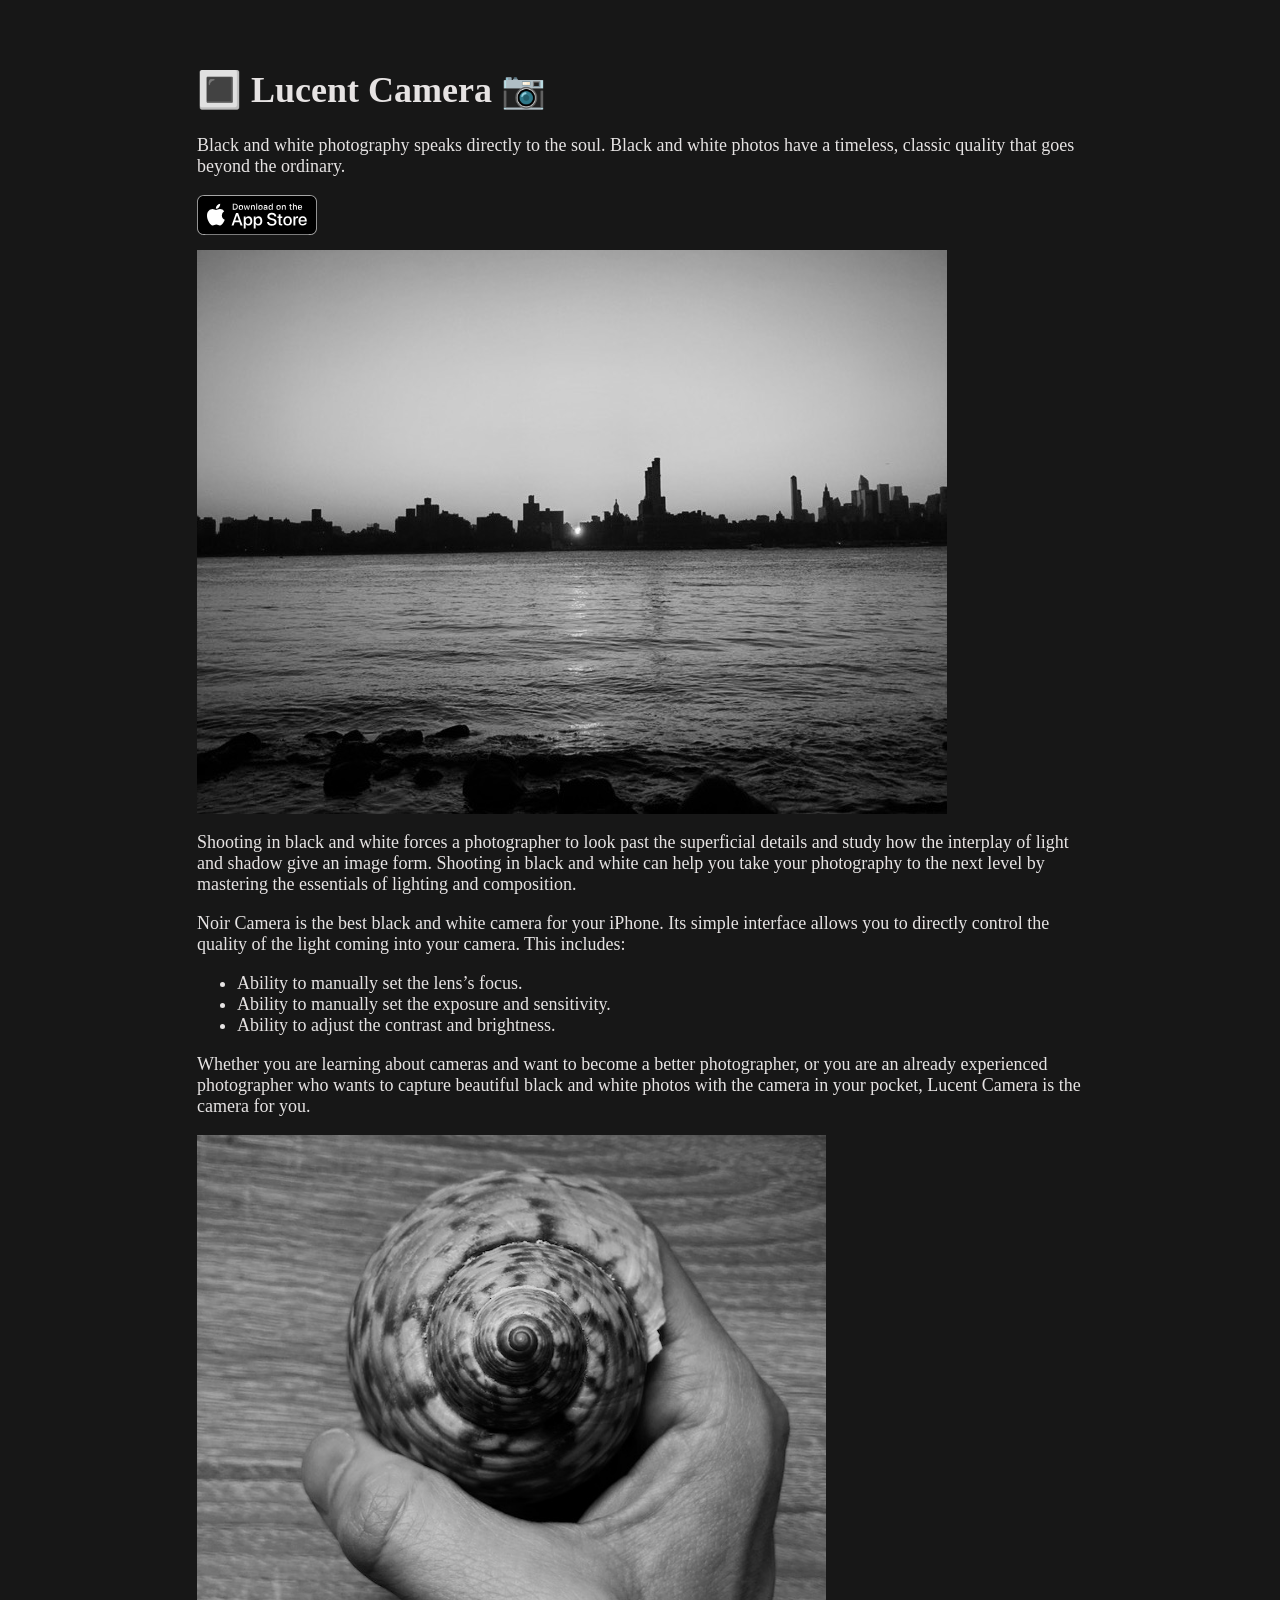
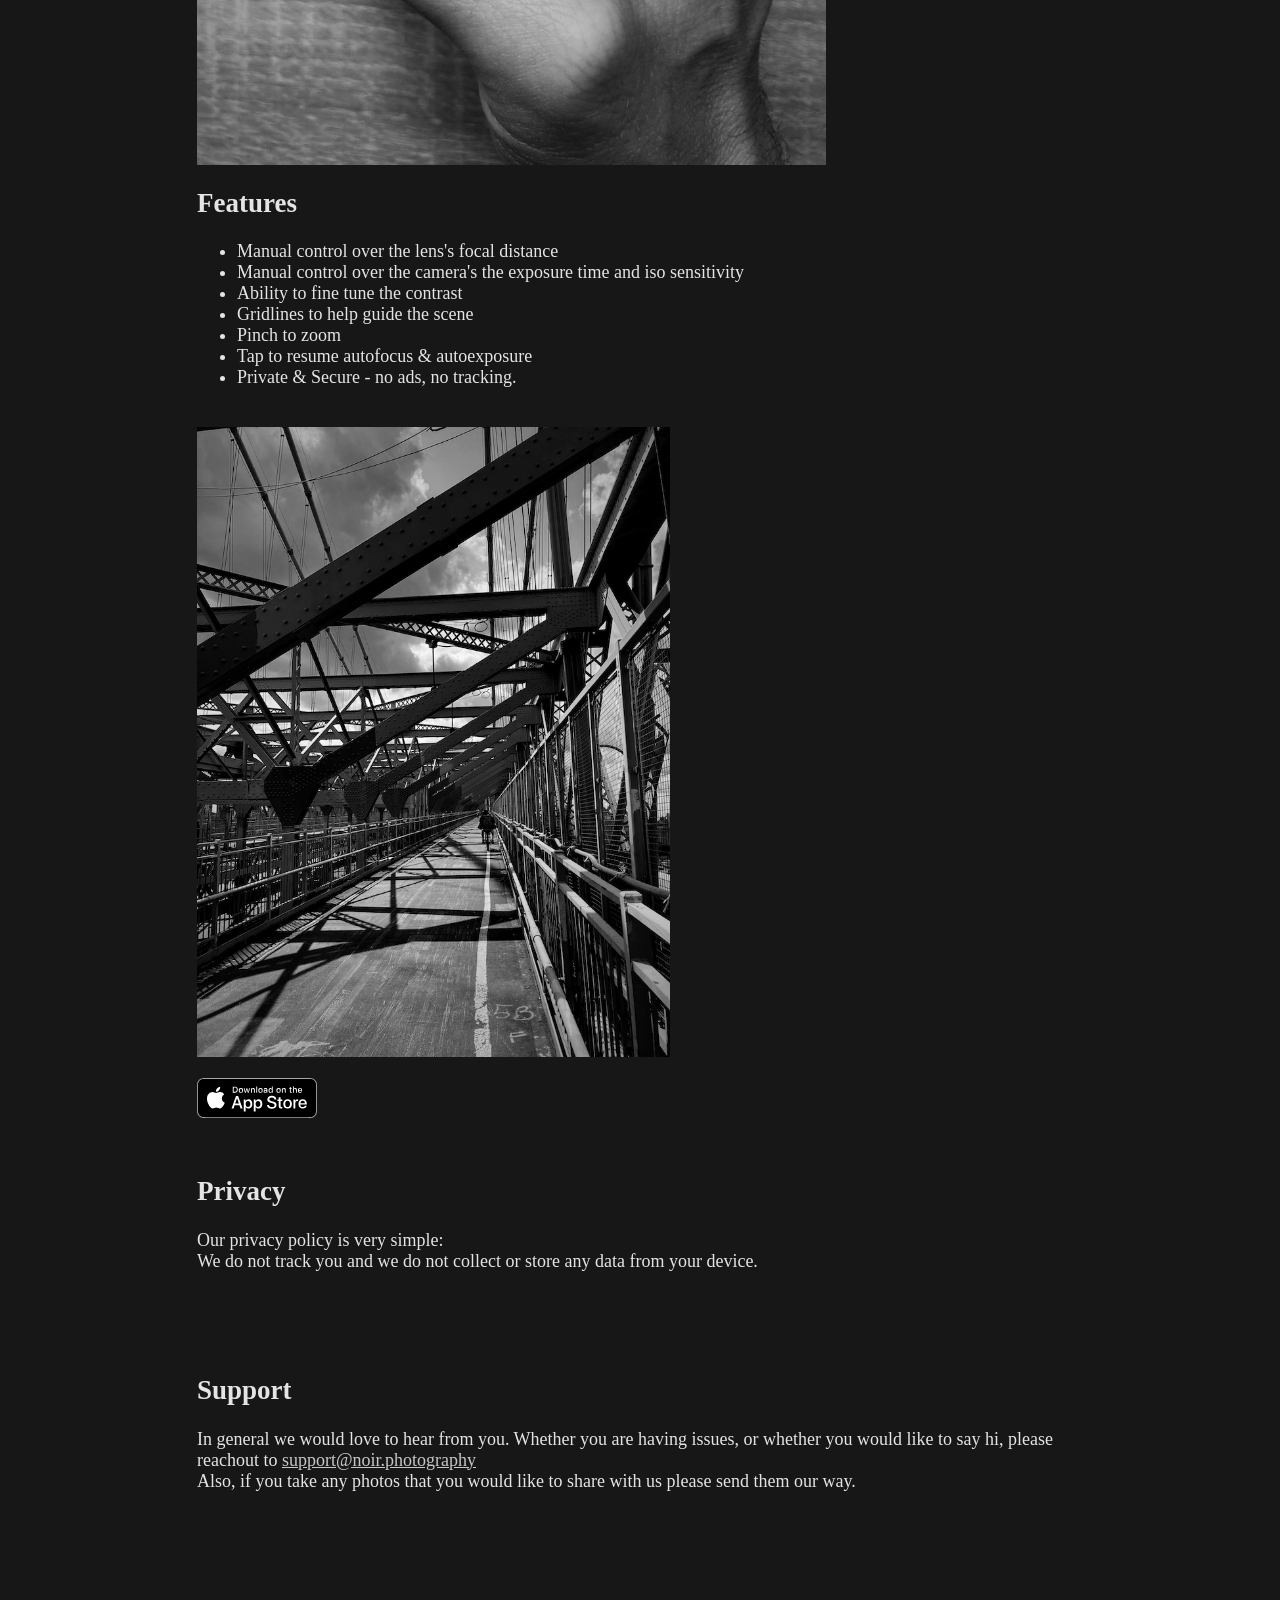
==== index.html @ 16949c2f "upload renamed site" ====
<html>
  <head>
    <meta charset = 'utf-8'>
    <title>Lucent Camera</title>
    <link rel="stylesheet" href="./css/style.css">
    <link rel="icon" type="image/x-icon" href="/Assets/favicon.ico">
  </head>
<head>
<body>
    <h1>🔳 Lucent Camera  📷</h1>
    <p>
      Black and white photography speaks directly to the soul. Black and white photos have a timeless, classic quality that goes beyond the ordinary.
    </p>
    <div class="app-store-link">
      <a href="https://apps.apple.com/app/noire-camera/id6449982385">
      <img src="./Assets/app_store_download.svg">
      </a>
    </div>
    <div class="image_holder"></div>
      <img src="./Assets/city_landscape.jpg" alt="Manhattan's Sky Line"></img>
    </div>
    <p>
      Shooting in black and white forces a photographer to look past the superficial details and study how the interplay of light and shadow give an image form. Shooting in black and white can help you take your photography to the next level by mastering the essentials of lighting and composition.
    </p>
    <p>
      Noir Camera is the best black and white camera for your iPhone. Its simple interface allows you to directly control the quality of the light coming into your camera. This includes:
    </p>
    <ul>
      <li>Ability to manually set the lens’s focus.</li>
      <li>Ability to manually set the exposure and sensitivity.</li>
      <li>Ability to adjust the contrast and brightness.</li>
    </ul>
    <p>
      Whether you are learning about cameras and want to become a better photographer, or you are an already experienced photographer who wants to capture beautiful black and white photos with the camera in your pocket, Lucent Camera is the camera for you.
    </p>


    <div class="image_holder"></div>
      <img src="./Assets/shell.jpg" alt="a spiral sea shell"></img>
    </div>
    <br>
    <h2 id="Features">Features</h2>
    <ul>
      <li>Manual control over the lens's focal distance</li>
      <li>Manual control over the camera's the exposure time and iso sensitivity</li>
      <li>Ability to fine tune the contrast</li>
      <li>Gridlines to help guide the scene</li>
      <li>Pinch to zoom</li>
      <li>Tap to resume autofocus & autoexposure</li>
      <li>Private & Secure - no ads, no tracking.</li>
    </ul>
    <br>

    <div class="image_holder"></div>
    <img src="./Assets/bridge_view.jpg" alt="picture of a steel bridge"></img>
     </div>
     <br>
     <br>
     <div class="app-store-link">
       <a href="https://apps.apple.com/app/noire-camera/id6449982385">
       <img src="./Assets/app_store_download.svg">
       </a>
     </div>
    <br>
    <h2 id="Privacy">Privacy</h2>
    <p>
      Our privacy policy is very simple:<br>
      We do not track you and we do not collect or store any data from your device.
    </p>
    <br>
    <br>
    <br>
    <h2 id="Support">Support</h2>
    <p>
      In general we would love to hear from you. Whether you are having issues, or whether you would like to say hi, please reachout to <a href = "mailto: support@noir.photography">support@noir.photography</a>
      <br>
      Also, if you take any photos that you would like to share with us please send them our way.
    </p>
 <br>
 <br>
 <br>
 <br>
 <br>
  </body>
</html>
---- css/style.css ----
body{
    height:100VW;
    width:70VW;
    margin-left: 15VW;
    margin-top: 5VW;
    padding: 5px;
    font-family: 'Cormorant Garamond', Garamond, Times, serif;
    font-weight: normal;
    font-size: 18;
    background-color: hwb(0 9% 91%);
    color: #e6e3e3;
}

a {
    color:hwb(0 78% 22%)
}

img {
    max-height: 70VH;
    max-width: 70VW;
}

.image_holder {
    text-align: center;
}

.app-store-link {
    margin-bottom:15px;
}
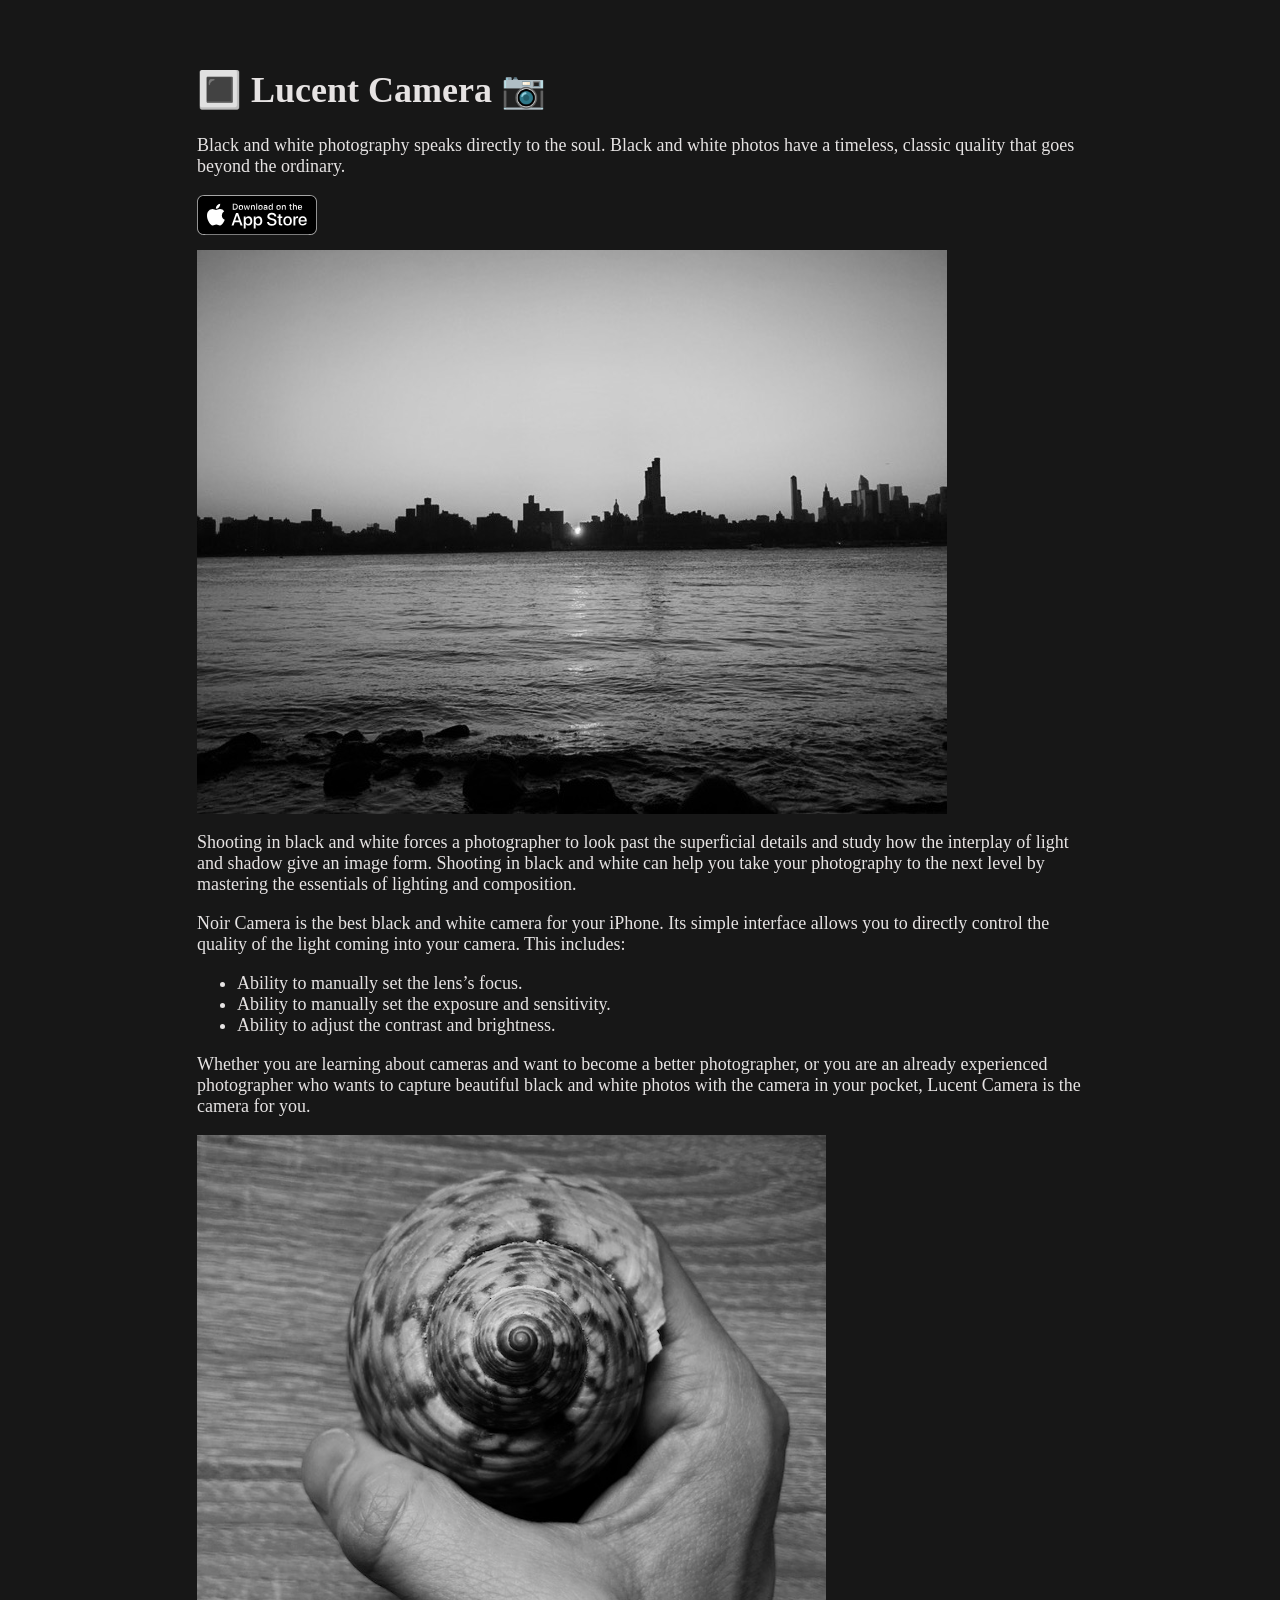
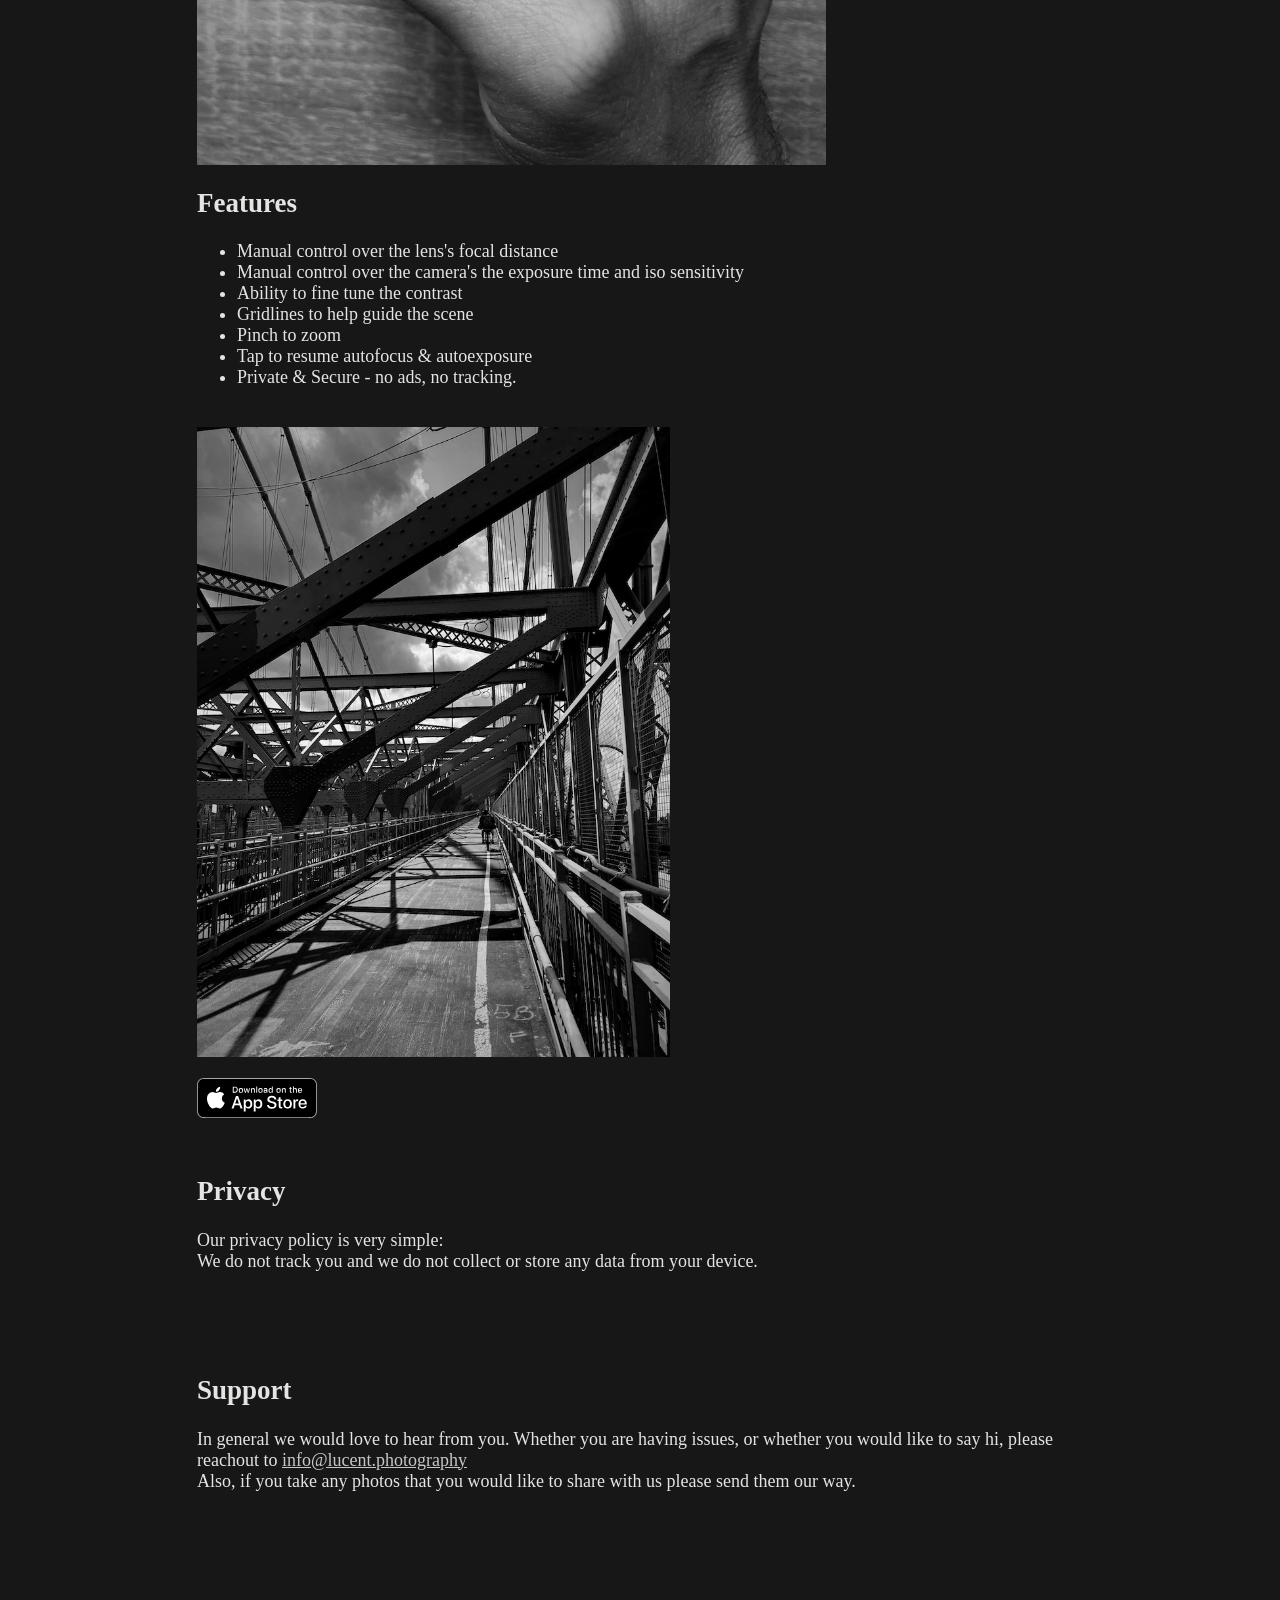
==== commit 7f3cdb01: "fixed support email link" ====
--- a/index.html
+++ b/index.html
@@ -72,7 +72,7 @@
     <br>
     <h2 id="Support">Support</h2>
     <p>
-      In general we would love to hear from you. Whether you are having issues, or whether you would like to say hi, please reachout to <a href = "mailto: support@noir.photography">support@noir.photography</a>
+      In general we would love to hear from you. Whether you are having issues, or whether you would like to say hi, please reachout to <a href = "mailto: info@lucent.photography">info@lucent.photography</a>
       <br>
       Also, if you take any photos that you would like to share with us please send them our way.
     </p>
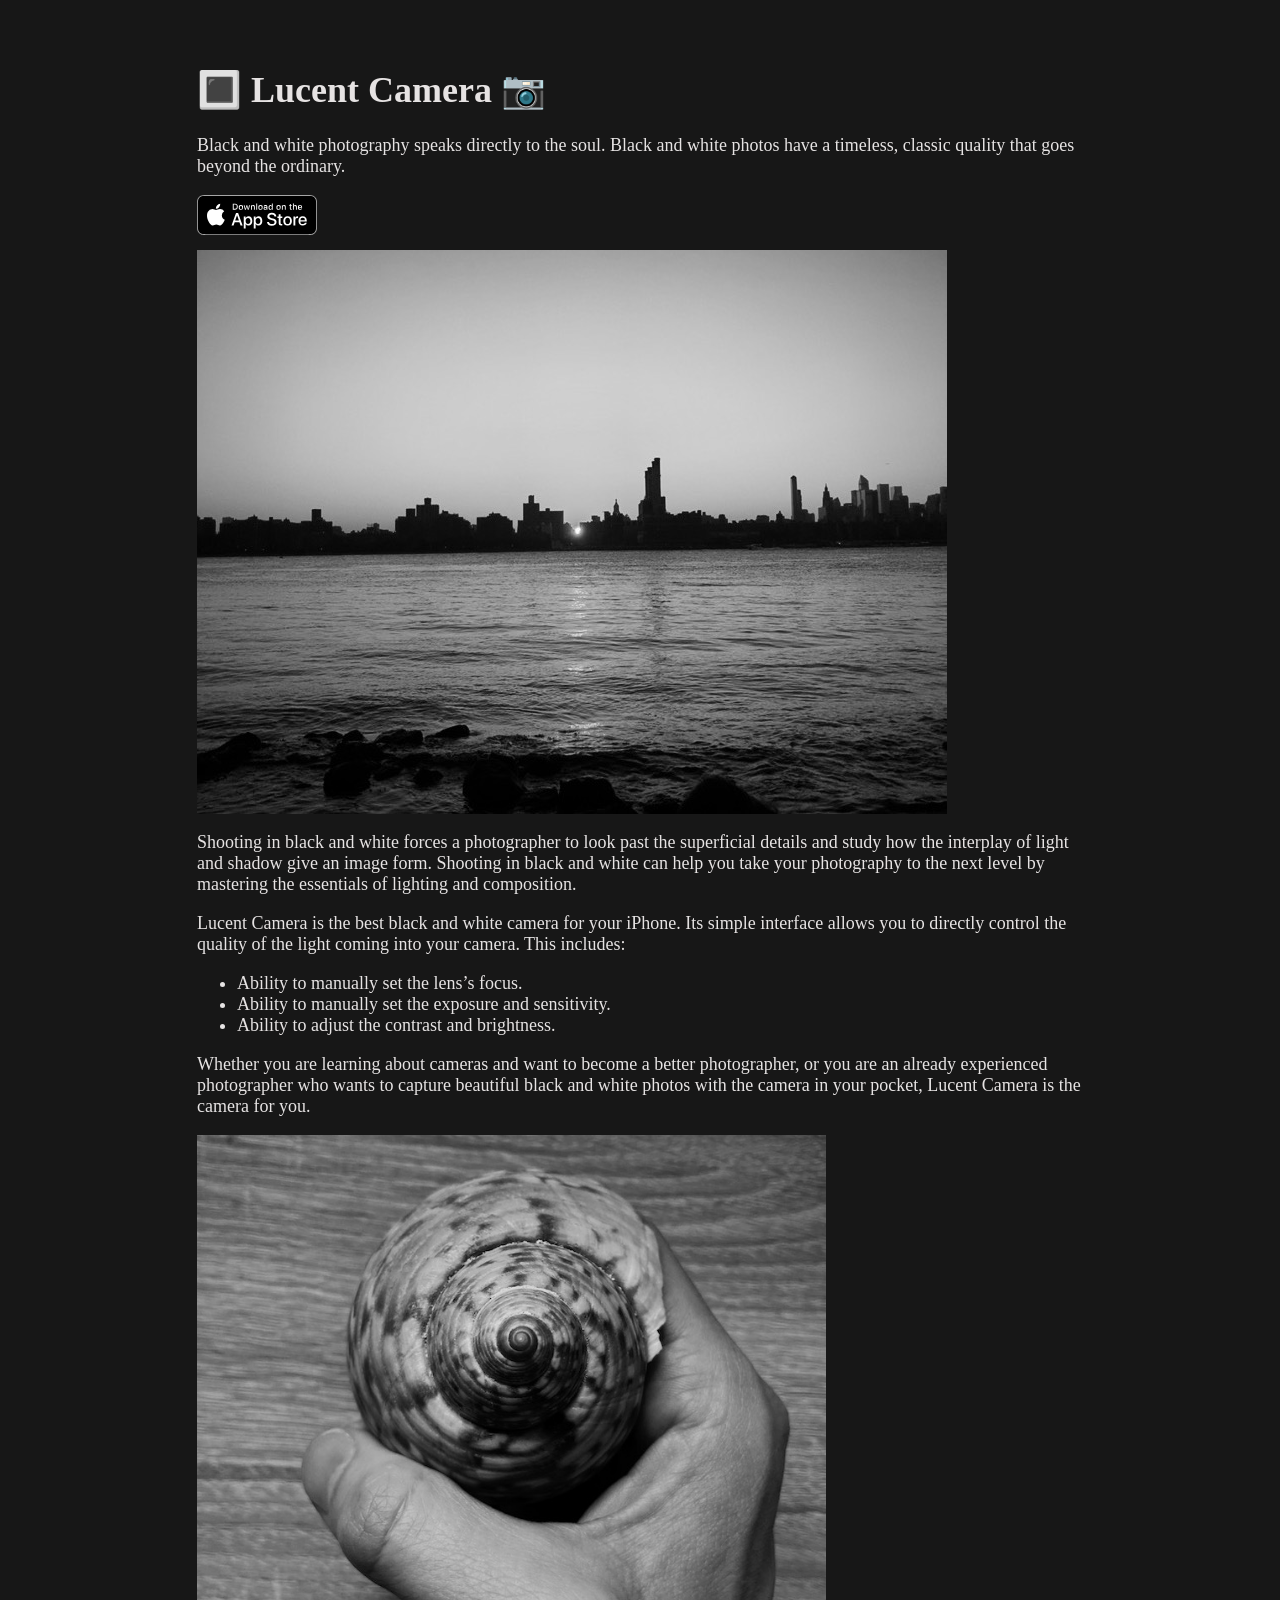
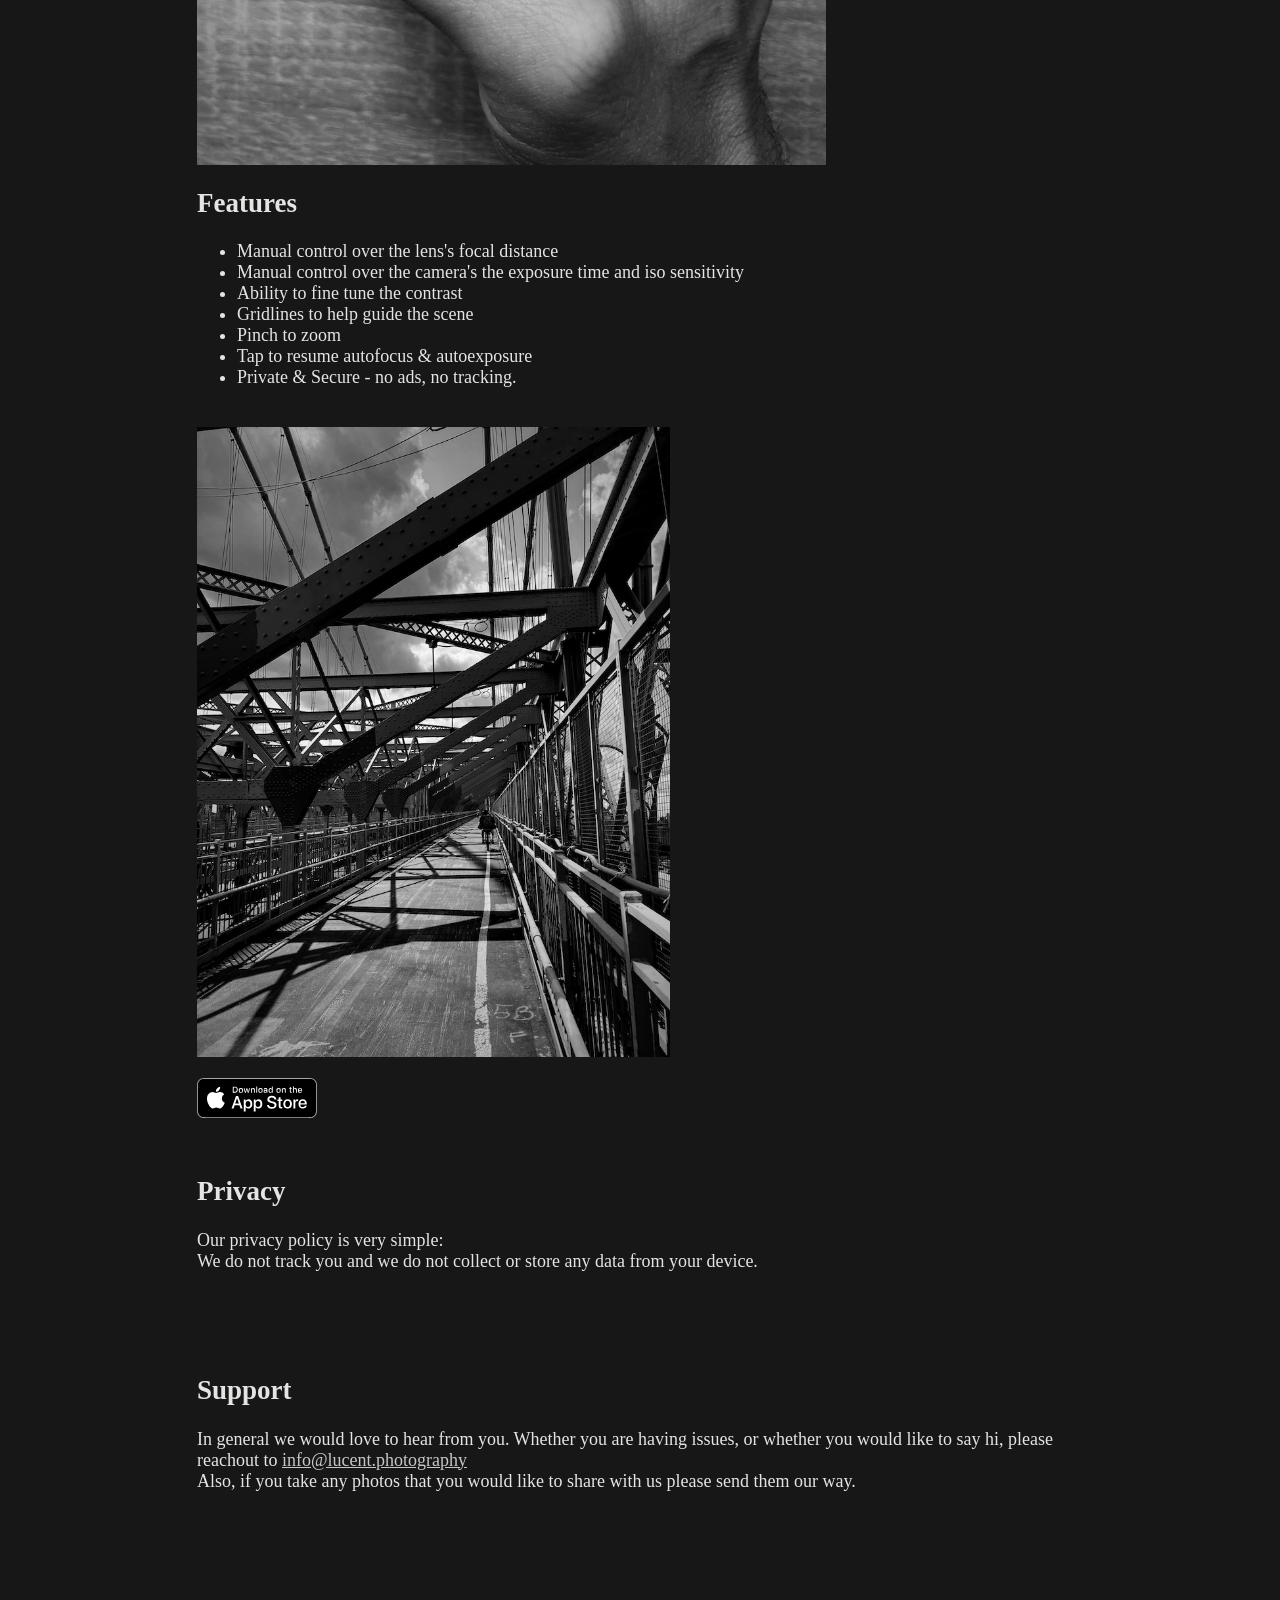
==== commit b63f9561: "fix typo" ====
--- a/index.html
+++ b/index.html
@@ -23,7 +23,7 @@
       Shooting in black and white forces a photographer to look past the superficial details and study how the interplay of light and shadow give an image form. Shooting in black and white can help you take your photography to the next level by mastering the essentials of lighting and composition.
     </p>
     <p>
-      Noir Camera is the best black and white camera for your iPhone. Its simple interface allows you to directly control the quality of the light coming into your camera. This includes:
+      Lucent Camera is the best black and white camera for your iPhone. Its simple interface allows you to directly control the quality of the light coming into your camera. This includes:
     </p>
     <ul>
       <li>Ability to manually set the lens’s focus.</li>
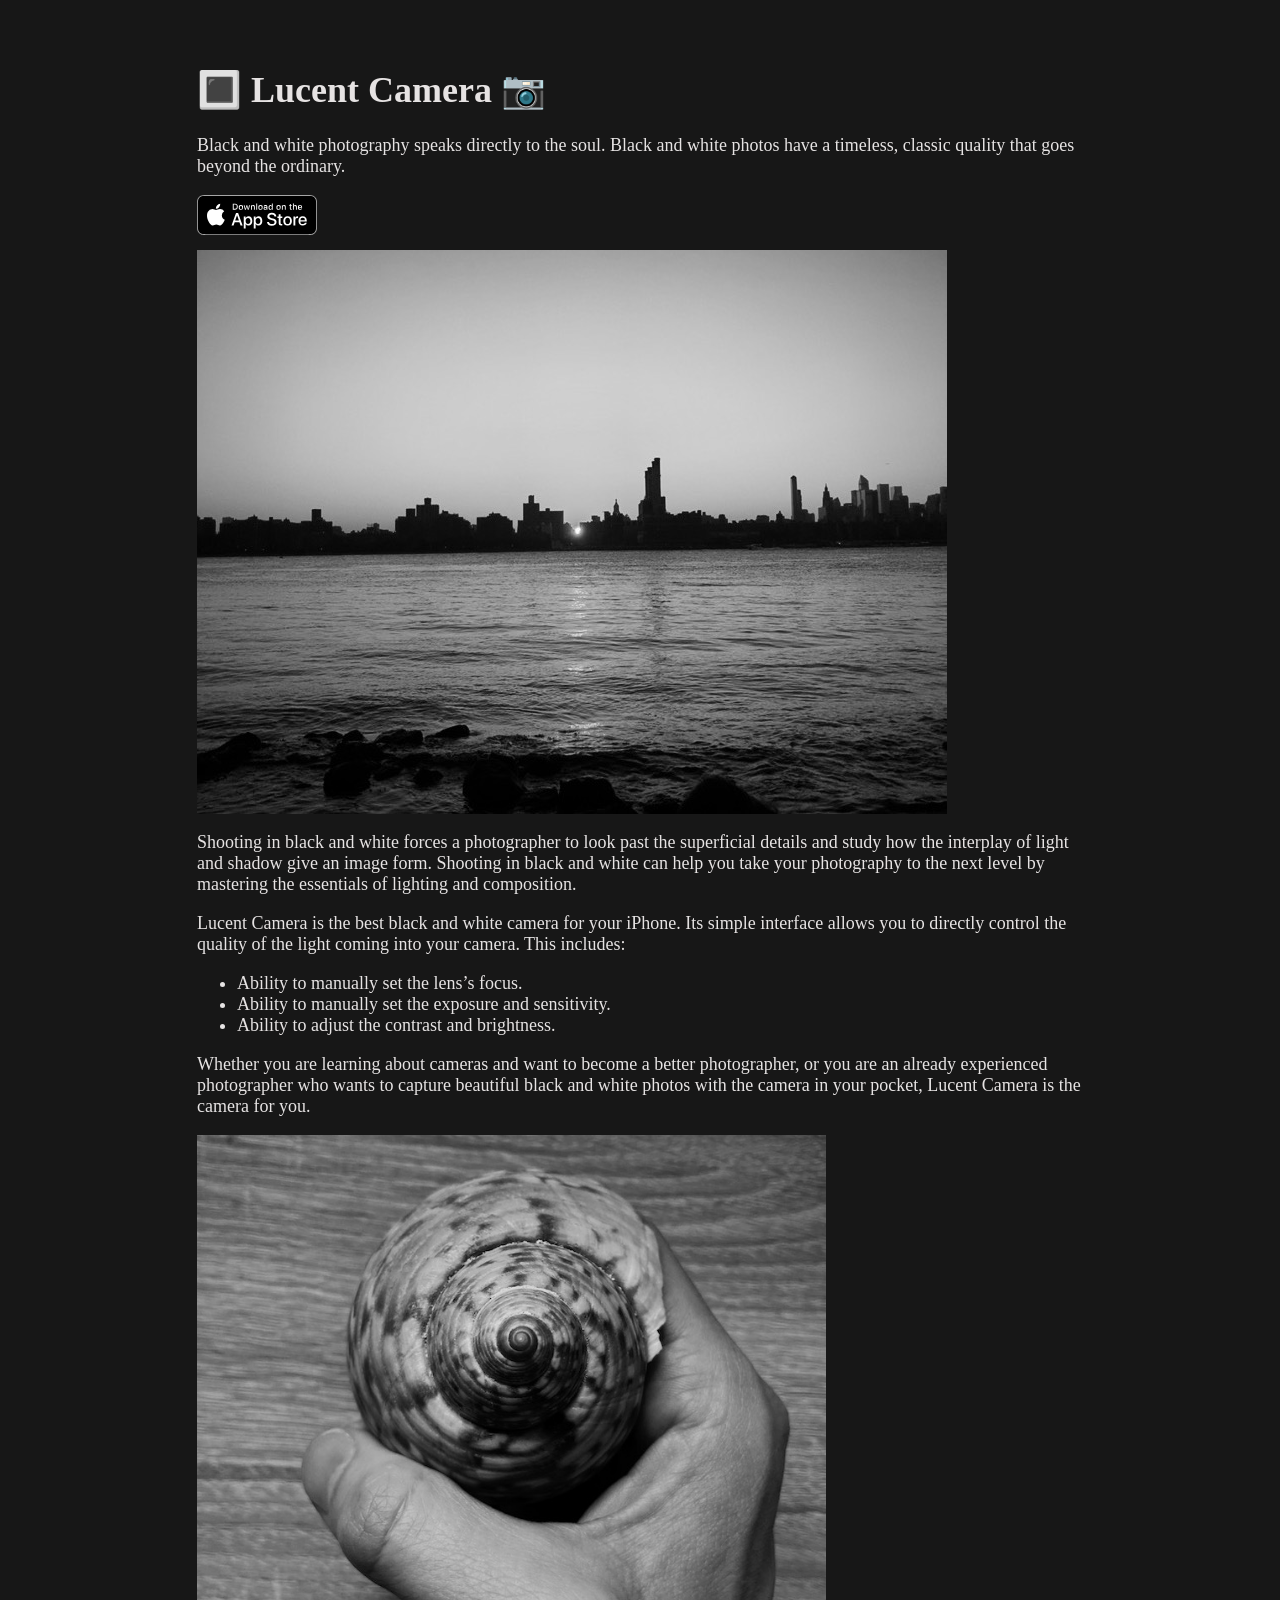
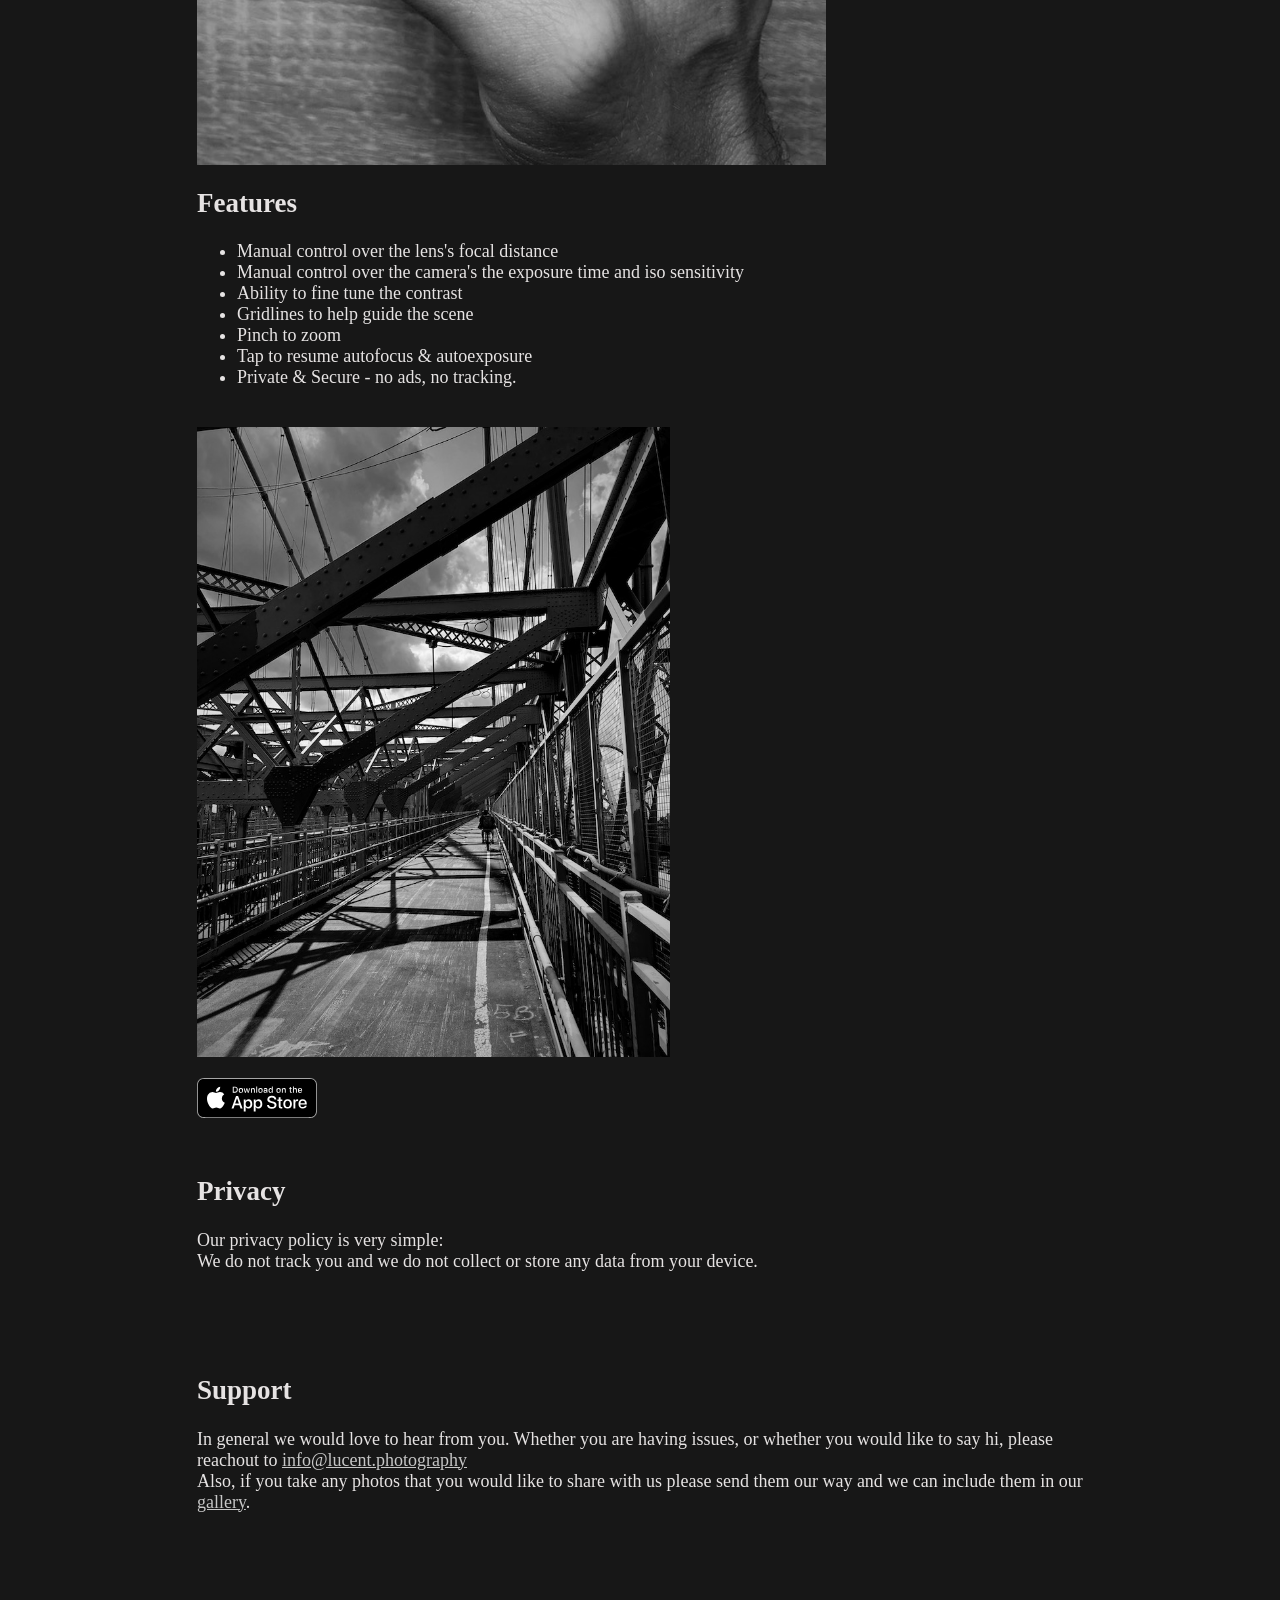
==== commit 45062920: "initial gallery view upload" ====
--- a/index.html
+++ b/index.html
@@ -74,7 +74,7 @@
     <p>
       In general we would love to hear from you. Whether you are having issues, or whether you would like to say hi, please reachout to <a href = "mailto: info@lucent.photography">info@lucent.photography</a>
       <br>
-      Also, if you take any photos that you would like to share with us please send them our way.
+      Also, if you take any photos that you would like to share with us please send them our way and we can include them in our <a href="./Gallery/gallery.html">gallery</a>.
     </p>
  <br>
  <br>
